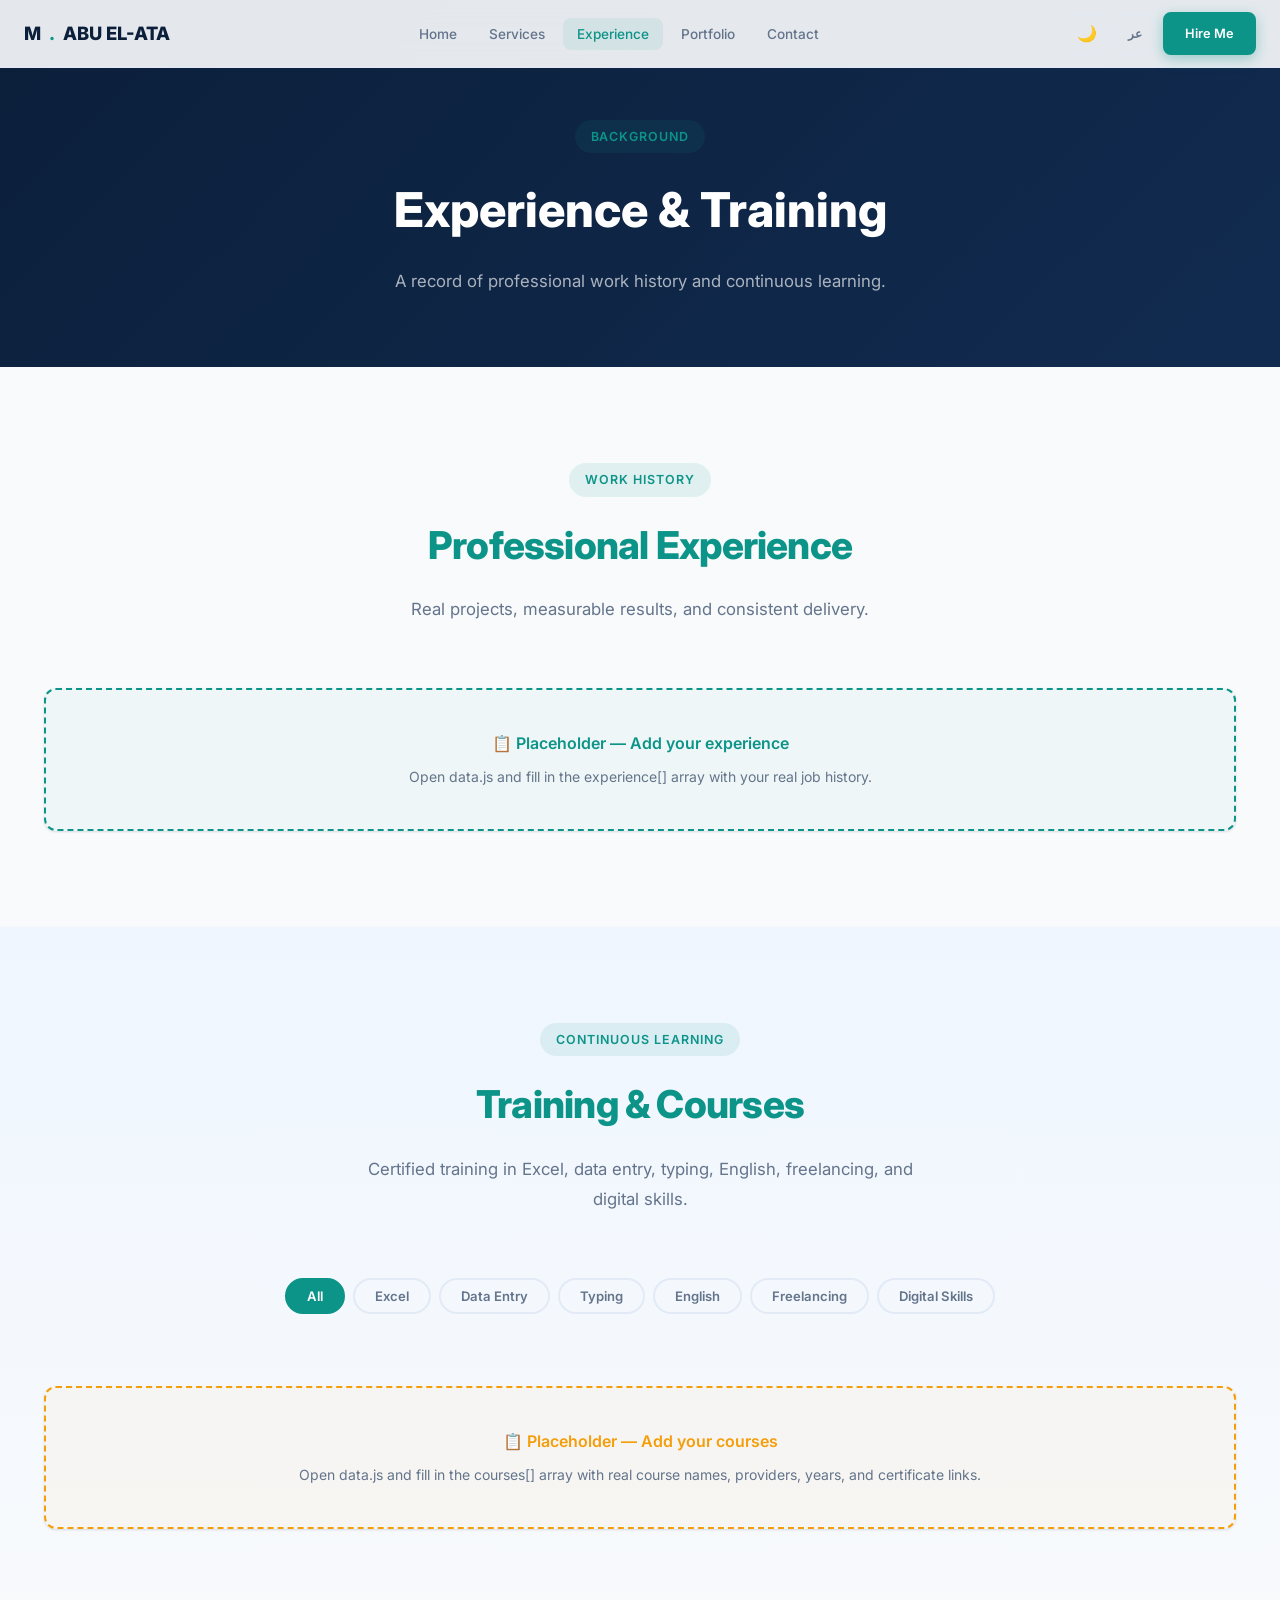
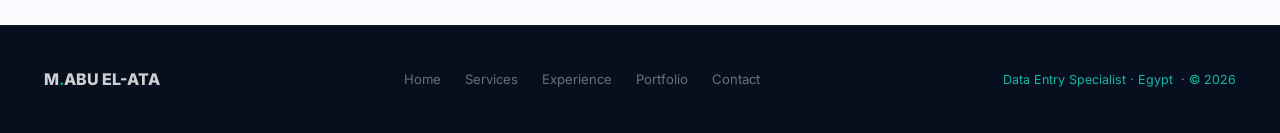
==== experience.html @ 42d034f8 "Rebuild: Data Entry Specialist portfolio - 5 pages, bilingual AR/EN, dark mode, no email exposed" ====
<!DOCTYPE html>
<html lang="en" dir="ltr" data-theme="light">
<head>
  <meta charset="UTF-8">
  <meta name="viewport" content="width=device-width, initial-scale=1.0">
  <title>Experience &amp; Training — Mustafa Abu El-Ata | Data Entry Specialist</title>
  <meta name="description" content="Professional experience timeline and training courses for Mustafa Abu El-Ata, data entry specialist with expertise in Excel, data cleaning, and transcription.">
  <meta name="keywords" content="data entry experience, data entry training, Excel courses, typing courses, إدخال بيانات, خبرة, تدريب">
  <meta name="author" content="Mustafa Abu El-Ata">
  <link rel="canonical" href="https://mustafaatta20012.github.io/portfolio/experience.html">
  <meta property="og:title"       content="Experience &amp; Training | Mustafa Abu El-Ata">
  <meta property="og:description" content="Work history and professional training for Mustafa Abu El-Ata, data entry specialist.">
  <meta property="og:url"         content="https://mustafaatta20012.github.io/portfolio/experience.html">
  <meta property="og:image"       content="https://mustafaatta20012.github.io/portfolio/assets/og-image.png">
  <link rel="stylesheet" href="style.css">
  <link rel="preconnect" href="https://fonts.googleapis.com">
  <link rel="preconnect" href="https://fonts.gstatic.com" crossorigin>
</head>
<body>

<!-- NAVBAR -->
<header>
  <nav id="navbar" class="navbar" aria-label="Main navigation">
    <a href="index.html" class="nav-logo" aria-label="Home">M<span class="nav-logo-dot">.</span>ABU EL-ATA</a>
    <ul class="nav-links" role="list">
      <li><a href="index.html"      class="nav-link" data-page="index.html"      data-en="Home"       data-ar="الرئيسية">Home</a></li>
      <li><a href="services.html"   class="nav-link" data-page="services.html"   data-en="Services"   data-ar="الخدمات">Services</a></li>
      <li><a href="experience.html" class="nav-link" data-page="experience.html" data-en="Experience"  data-ar="الخبرة">Experience</a></li>
      <li><a href="portfolio.html"  class="nav-link" data-page="portfolio.html"  data-en="Portfolio"  data-ar="أعمالي">Portfolio</a></li>
      <li><a href="contact.html"    class="nav-link" data-page="contact.html"    data-en="Contact"    data-ar="تواصل">Contact</a></li>
    </ul>
    <div class="nav-controls">
      <button class="nav-btn-icon" data-theme-toggle aria-label="Toggle dark mode"><span data-theme-icon>🌙</span></button>
      <button class="nav-btn-icon nav-lang-badge" data-lang-toggle data-lang-btn aria-label="Switch language">عر</button>
      <a href="contact.html" class="btn btn-primary btn-sm nav-cta" data-en="Hire Me" data-ar="وظّفني">Hire Me</a>
    </div>
    <button id="nav-hamburger" class="nav-hamburger" aria-label="Open menu" aria-expanded="false" aria-controls="nav-mobile">
      <span></span><span></span><span></span>
    </button>
  </nav>
  <nav id="nav-mobile" class="nav-mobile" aria-label="Mobile navigation">
    <a href="index.html"      data-en="Home"       data-ar="الرئيسية">Home</a>
    <a href="services.html"   data-en="Services"   data-ar="الخدمات">Services</a>
    <a href="experience.html" data-en="Experience"  data-ar="الخبرة">Experience</a>
    <a href="portfolio.html"  data-en="Portfolio"  data-ar="أعمالي">Portfolio</a>
    <a href="contact.html"    data-en="Contact"    data-ar="تواصل">Contact</a>
    <div style="display:flex;gap:8px;padding:8px 0;border-top:1px solid var(--border);margin-top:8px;">
      <button class="nav-btn-icon" data-theme-toggle aria-label="Toggle dark mode"><span data-theme-icon>🌙</span></button>
      <button class="nav-btn-icon nav-lang-badge" data-lang-toggle data-lang-btn aria-label="Switch language">عر</button>
    </div>
  </nav>
</header>

<!-- PAGE HERO -->
<div class="page-hero" style="background:linear-gradient(135deg,var(--navy) 0%,var(--navy-mid) 100%);padding:120px 0 72px;text-align:center;" aria-labelledby="exp-page-title">
  <div class="container">
    <div class="section-badge" style="display:inline-flex;margin-bottom:16px;">
      <span data-en="Background" data-ar="الخلفية المهنية">Background</span>
    </div>
    <h1 id="exp-page-title" style="color:#fff;font-size:clamp(2rem,4vw,3rem);font-weight:800;margin-bottom:16px;">
      <span data-en="Experience &amp; Training" data-ar="الخبرة والتدريب">Experience &amp; Training</span>
    </h1>
    <p style="color:rgba(255,255,255,.65);font-size:1.05rem;max-width:560px;margin:0 auto;">
      <span data-en="A record of professional work history and continuous learning." data-ar="سجل الخبرة المهنية والتعلم المستمر.">
        A record of professional work history and continuous learning.
      </span>
    </p>
  </div>
</div>

<main id="main-content">

<!-- ══ EXPERIENCE TIMELINE ══ -->
<section class="section" id="experience" aria-labelledby="experience-heading">
  <div class="container">
    <div class="section-header">
      <div class="section-badge"><span data-en="Work History" data-ar="السيرة المهنية">Work History</span></div>
      <h2 id="experience-heading" class="section-title">
        <span data-en="Professional " data-ar="الخبرة ">Professional </span>
        <span class="text-teal" data-en="Experience" data-ar="المهنية">Experience</span>
      </h2>
      <p class="section-desc">
        <span data-en="Real projects, measurable results, and consistent delivery." data-ar="مشاريع حقيقية، نتائج قابلة للقياس، وتسليم متسق.">
          Real projects, measurable results, and consistent delivery.
        </span>
      </p>
    </div>

    <div id="timeline" class="timeline" role="list" aria-label="Experience timeline">
      <!-- Rendered by app.js from data.js -->
    </div>

    <!-- Placeholder notice -->
    <div class="card reveal" style="margin-top:32px;border:2px dashed var(--teal);background:rgba(13,148,136,.04);text-align:center;padding:40px;">
      <p style="font-size:1rem;font-weight:600;color:var(--teal);margin-bottom:8px;" data-en="📋 Placeholder — Add your experience" data-ar="📋 عنصر نائب — أضف خبرتك">📋 Placeholder — Add your experience</p>
      <p style="font-size:.875rem;color:var(--text-muted);" data-en="Open data.js and fill in the experience[] array with your real job history." data-ar="افتح data.js واملأ مصفوفة experience[] بتاريخ عملك الحقيقي.">
        Open <code>data.js</code> and fill in the <code>experience[]</code> array with your real job history.
      </p>
    </div>
  </div>
</section>

<!-- ══ TRAINING & COURSES ══ -->
<section class="section courses-bg" id="training" aria-labelledby="training-heading">
  <div class="container">
    <div class="section-header">
      <div class="section-badge"><span data-en="Continuous Learning" data-ar="التعلم المستمر">Continuous Learning</span></div>
      <h2 id="training-heading" class="section-title">
        <span data-en="Training &amp; " data-ar="التدريب و">Training &amp; </span>
        <span class="text-teal" data-en="Courses" data-ar="الكورسات">Courses</span>
      </h2>
      <p class="section-desc">
        <span data-en="Certified training in Excel, data entry, typing, English, freelancing, and digital skills." data-ar="تدريب معتمد في إكسل، إدخال البيانات، الكتابة، الإنجليزية، العمل الحر، والمهارات الرقمية.">
          Certified training in Excel, data entry, typing, English, freelancing, and digital skills.
        </span>
      </p>
    </div>

    <!-- Filter buttons -->
    <div class="courses-filter" role="group" aria-label="Filter courses by category">
      <button class="filter-btn course-filter-btn active" data-filter="all" data-en="All" data-ar="الكل">All</button>
      <button class="filter-btn course-filter-btn" data-filter="Excel" data-en="Excel" data-ar="إكسل">Excel</button>
      <button class="filter-btn course-filter-btn" data-filter="Data Entry" data-en="Data Entry" data-ar="إدخال البيانات">Data Entry</button>
      <button class="filter-btn course-filter-btn" data-filter="Typing" data-en="Typing" data-ar="الكتابة">Typing</button>
      <button class="filter-btn course-filter-btn" data-filter="English" data-en="English" data-ar="الإنجليزية">English</button>
      <button class="filter-btn course-filter-btn" data-filter="Freelancing" data-en="Freelancing" data-ar="العمل الحر">Freelancing</button>
      <button class="filter-btn course-filter-btn" data-filter="Digital Skills" data-en="Digital Skills" data-ar="المهارات الرقمية">Digital Skills</button>
    </div>

    <div id="courses-grid" class="courses-grid" role="list" aria-label="Courses and training"></div>

    <!-- Placeholder notice -->
    <div class="card reveal" style="margin-top:32px;border:2px dashed var(--amber);background:rgba(245,158,11,.04);text-align:center;padding:40px;">
      <p style="font-size:1rem;font-weight:600;color:var(--amber);margin-bottom:8px;" data-en="📋 Placeholder — Add your courses" data-ar="📋 عنصر نائب — أضف كورساتك">📋 Placeholder — Add your courses</p>
      <p style="font-size:.875rem;color:var(--text-muted);" data-en="Open data.js and fill in the courses[] array with real course names, providers, years, and certificate links." data-ar="افتح data.js واملأ مصفوفة courses[] بأسماء الكورسات الحقيقية والمزودين والسنوات وروابط الشهادات.">
        Open <code>data.js</code> and fill in the <code>courses[]</code> array with real course names, providers, years, and certificate links.
      </p>
    </div>
  </div>
</section>

</main>

<!-- FOOTER -->
<footer class="footer" role="contentinfo">
  <div class="container">
    <div class="footer-inner">
      <div class="footer-logo">M<span>.</span>ABU EL-ATA</div>
      <nav class="footer-links" aria-label="Footer navigation">
        <a href="index.html"      data-en="Home"       data-ar="الرئيسية">Home</a>
        <a href="services.html"   data-en="Services"   data-ar="الخدمات">Services</a>
        <a href="experience.html" data-en="Experience"  data-ar="الخبرة">Experience</a>
        <a href="portfolio.html"  data-en="Portfolio"  data-ar="أعمالي">Portfolio</a>
        <a href="contact.html"    data-en="Contact"    data-ar="تواصل">Contact</a>
      </nav>
      <div class="footer-copy">
        <span data-en="Data Entry Specialist · Egypt" data-ar="متخصص إدخال البيانات · مصر">Data Entry Specialist · Egypt</span>
        &nbsp;·&nbsp;<span>© <span id="footer-year">2025</span></span>
      </div>
    </div>
  </div>
</footer>

<script src="data.js"></script>
<script src="app.js"></script>
<script>document.getElementById('footer-year').textContent = new Date().getFullYear();</script>
</body>
</html>
---- style.css ----
/* ============================================================
   PORTFOLIO — Data Entry Specialist
   Design System: Navy + Teal + Amber, 8px grid, Inter + Cairo
   ============================================================ */

/* ── GOOGLE FONTS ─────────────────────────────────────────── */
@import url('https://fonts.googleapis.com/css2?family=Inter:wght@300;400;500;600;700;800&family=Cairo:wght@300;400;600;700;800&family=Tajawal:wght@300;400;500;700&display=swap');

/* ── DESIGN TOKENS ─────────────────────────────────────────── */
:root {
  --navy:        #0B1F3A;
  --navy-mid:    #112B50;
  --navy-light:  #1A3A6B;
  --teal:        #0D9488;
  --teal-light:  #14B8A6;
  --teal-dark:   #0A7A6F;
  --amber:       #F59E0B;
  --amber-light: #FCD34D;
  --white:       #FFFFFF;
  --surface:     #F8FAFC;
  --surface-2:   #EFF6FF;
  --border:      #E2EBF5;
  --text:        #0B1F3A;
  --text-muted:  #64748B;
  --text-light:  #94A3B8;
  --success:     #22C55E;
  --shadow-sm:   0 1px 3px rgba(11,31,58,.08), 0 1px 2px rgba(11,31,58,.06);
  --shadow-md:   0 4px 16px rgba(11,31,58,.10), 0 2px 8px rgba(11,31,58,.07);
  --shadow-lg:   0 10px 40px rgba(11,31,58,.14), 0 4px 16px rgba(11,31,58,.08);
  --radius:      12px;
  --radius-sm:   8px;
  --radius-lg:   20px;
  --transition:  all 0.35s cubic-bezier(0.4,0,0.2,1);
  --font-en:     'Inter', sans-serif;
  --font-ar:     'Cairo', 'Tajawal', sans-serif;
}

/* ── DARK MODE ──────────────────────────────────────────────── */
[data-theme="dark"] {
  --navy:        #0F172A;
  --navy-mid:    #1E293B;
  --navy-light:  #334155;
  --surface:     #1E293B;
  --surface-2:   #0F172A;
  --border:      #334155;
  --text:        #F1F5F9;
  --text-muted:  #94A3B8;
  --text-light:  #64748B;
  --shadow-sm:   0 1px 3px rgba(0,0,0,.3);
  --shadow-md:   0 4px 16px rgba(0,0,0,.4);
  --shadow-lg:   0 10px 40px rgba(0,0,0,.5);
}

/* ── BASE ───────────────────────────────────────────────────── */
*, *::before, *::after { box-sizing: border-box; margin: 0; padding: 0; }

html {
  scroll-behavior: smooth;
  font-size: 16px;
}

body {
  font-family: var(--font-en);
  background: var(--surface);
  color: var(--text);
  line-height: 1.7;
  transition: background 0.4s ease, color 0.4s ease;
  overflow-x: hidden;
}

/* Arabic mode */
[lang="ar"] body,
html[dir="rtl"] body {
  font-family: var(--font-ar);
}

img { max-width: 100%; height: auto; display: block; }
a { color: var(--teal); text-decoration: none; }
a:hover { color: var(--teal-light); }

/* ── TYPOGRAPHY ─────────────────────────────────────────────── */
.heading-xl {
  font-size: clamp(2.8rem, 6vw, 5.5rem);
  font-weight: 800;
  line-height: 1.05;
  letter-spacing: -0.03em;
}
.heading-lg  { font-size: clamp(1.8rem, 3.5vw, 2.8rem); font-weight: 700; line-height: 1.15; }
.heading-md  { font-size: clamp(1.2rem, 2vw, 1.6rem);   font-weight: 600; line-height: 1.3; }
.heading-sm  { font-size: 1rem;   font-weight: 600; }
.body-lg     { font-size: 1.125rem; line-height: 1.8; }
.body-sm     { font-size: 0.875rem; }
.caption     { font-size: 0.75rem; letter-spacing: 0.06em; text-transform: uppercase; font-weight: 600; }
.text-muted  { color: var(--text-muted); }
.text-teal   { color: var(--teal); }
.text-amber  { color: var(--amber); }
.text-navy   { color: var(--navy); }

/* ── LAYOUT UTILITIES ───────────────────────────────────────── */
.container   { max-width: 1240px; margin: 0 auto; padding: 0 24px; }
.section     { padding: 96px 0; }
.section-sm  { padding: 64px 0; }
.flex        { display: flex; }
.flex-center { display: flex; align-items: center; justify-content: center; }
.gap-4       { gap: 4px; }
.gap-8       { gap: 8px; }
.gap-16      { gap: 16px; }
.gap-24      { gap: 24px; }
.gap-32      { gap: 32px; }
.grid-2      { display: grid; grid-template-columns: repeat(2, 1fr); gap: 24px; }
.grid-3      { display: grid; grid-template-columns: repeat(3, 1fr); gap: 24px; }
.grid-4      { display: grid; grid-template-columns: repeat(4, 1fr); gap: 24px; }
.grid-5      { display: grid; grid-template-columns: repeat(5, 1fr); gap: 16px; }

/* ── SECTION HEADER ─────────────────────────────────────────── */
.section-header {
  margin-bottom: 64px;
  text-align: center;
}
.section-badge {
  display: inline-flex;
  align-items: center;
  gap: 8px;
  background: rgba(13,148,136,.1);
  color: var(--teal);
  padding: 6px 16px;
  border-radius: 999px;
  font-size: 0.78rem;
  font-weight: 600;
  letter-spacing: 0.08em;
  text-transform: uppercase;
  margin-bottom: 16px;
}
[data-theme="dark"] .section-badge {
  background: rgba(13,148,136,.2);
}
.section-title {
  font-size: clamp(1.8rem, 3vw, 2.5rem);
  font-weight: 800;
  margin-bottom: 16px;
  letter-spacing: -0.02em;
}
.section-title span { color: var(--teal); }
.section-desc {
  color: var(--text-muted);
  font-size: 1.05rem;
  max-width: 560px;
  margin: 0 auto;
  line-height: 1.8;
}

/* ── BUTTONS ────────────────────────────────────────────────── */
.btn {
  display: inline-flex;
  align-items: center;
  gap: 8px;
  padding: 14px 28px;
  border-radius: var(--radius-sm);
  font-weight: 600;
  font-size: 0.9rem;
  cursor: pointer;
  transition: var(--transition);
  border: 2px solid transparent;
  text-decoration: none;
  white-space: nowrap;
  font-family: inherit;
}
.btn-primary {
  background: var(--teal);
  color: #fff;
  border-color: var(--teal);
  box-shadow: 0 4px 14px rgba(13,148,136,.35);
}
.btn-primary:hover {
  background: var(--teal-dark);
  border-color: var(--teal-dark);
  transform: translateY(-2px);
  box-shadow: 0 6px 20px rgba(13,148,136,.45);
  color: #fff;
}
.btn-outline {
  background: transparent;
  color: var(--teal);
  border-color: var(--teal);
}
.btn-outline:hover {
  background: var(--teal);
  color: #fff;
  transform: translateY(-2px);
}
.btn-navy {
  background: var(--navy);
  color: #fff;
  border-color: var(--navy);
}
.btn-navy:hover {
  background: var(--navy-light);
  transform: translateY(-2px);
  color: #fff;
}
.btn-amber {
  background: var(--amber);
  color: var(--navy);
  border-color: var(--amber);
  font-weight: 700;
}
.btn-amber:hover {
  background: var(--amber-light);
  border-color: var(--amber-light);
  transform: translateY(-2px);
  color: var(--navy);
}
.btn-sm {
  padding: 8px 16px;
  font-size: 0.8rem;
}
.btn-icon { width: 20px; height: 20px; flex-shrink: 0; }

/* ── CARDS ──────────────────────────────────────────────────── */
.card {
  background: var(--white);
  border: 1px solid var(--border);
  border-radius: var(--radius);
  padding: 32px;
  box-shadow: var(--shadow-sm);
  transition: var(--transition);
}
[data-theme="dark"] .card {
  background: var(--navy-mid);
  border-color: var(--navy-light);
}
.card:hover {
  box-shadow: var(--shadow-md);
  transform: translateY(-4px);
  border-color: rgba(13,148,136,.3);
}

/* ── BADGES & TAGS ──────────────────────────────────────────── */
.badge {
  display: inline-flex;
  align-items: center;
  gap: 4px;
  padding: 4px 12px;
  border-radius: 999px;
  font-size: 0.75rem;
  font-weight: 600;
  border: 1px solid transparent;
}
.badge-teal   { background: rgba(13,148,136,.12); color: var(--teal); border-color: rgba(13,148,136,.25); }
.badge-navy   { background: rgba(11,31,58,.1);    color: var(--navy); border-color: rgba(11,31,58,.2); }
.badge-amber  { background: rgba(245,158,11,.12); color: var(--amber); border-color: rgba(245,158,11,.25); }
.badge-success{ background: rgba(34,197,94,.12);  color: var(--success); border-color: rgba(34,197,94,.3); }
[data-theme="dark"] .badge-navy { background: rgba(255,255,255,.08); color: var(--text-muted); border-color: var(--border); }

/* ══════════════════════════════════════════════════════════════
   NAVBAR
   ══════════════════════════════════════════════════════════════ */
.navbar {
  position: fixed;
  top: 0;
  left: 0;
  right: 0;
  z-index: 1000;
  padding: 0 24px;
  height: 68px;
  display: flex;
  align-items: center;
  justify-content: space-between;
  background: rgba(248,250,252,.92);
  backdrop-filter: blur(16px);
  -webkit-backdrop-filter: blur(16px);
  border-bottom: 1px solid var(--border);
  transition: var(--transition);
}
[data-theme="dark"] .navbar {
  background: rgba(15,23,42,.92);
  border-bottom-color: var(--border);
}
.navbar.scrolled {
  box-shadow: var(--shadow-md);
}
.nav-logo {
  display: flex;
  align-items: center;
  gap: 8px;
  font-weight: 800;
  font-size: 1.15rem;
  color: var(--navy);
  text-decoration: none;
}
[data-theme="dark"] .nav-logo { color: var(--text); }
.nav-logo-dot { color: var(--teal); }
.nav-links {
  display: flex;
  align-items: center;
  gap: 4px;
  list-style: none;
}
.nav-links a {
  padding: 8px 14px;
  font-size: 0.85rem;
  font-weight: 500;
  color: var(--text-muted);
  border-radius: var(--radius-sm);
  transition: var(--transition);
  text-decoration: none;
}
.nav-links a:hover,
.nav-links a.active {
  color: var(--teal);
  background: rgba(13,148,136,.08);
}
.nav-controls {
  display: flex;
  align-items: center;
  gap: 8px;
}
.nav-btn-icon {
  width: 40px;
  height: 40px;
  border-radius: var(--radius-sm);
  border: 1px solid var(--border);
  background: transparent;
  cursor: pointer;
  display: flex;
  align-items: center;
  justify-content: center;
  transition: var(--transition);
  font-size: 1rem;
  color: var(--text-muted);
}
.nav-btn-icon:hover {
  border-color: var(--teal);
  color: var(--teal);
  background: rgba(13,148,136,.08);
}
.nav-lang-badge {
  font-size: 0.75rem;
  font-weight: 700;
  letter-spacing: 0.04em;
}
.nav-cta {
  padding: 9px 20px !important;
  border-radius: var(--radius-sm);
}
.nav-hamburger {
  display: none;
  flex-direction: column;
  gap: 5px;
  cursor: pointer;
  padding: 8px;
  border: none;
  background: transparent;
}
.nav-hamburger span {
  display: block;
  width: 22px;
  height: 2px;
  background: var(--text);
  border-radius: 2px;
  transition: var(--transition);
}

/* Mobile nav */
.nav-mobile {
  display: none;
  position: fixed;
  top: 68px;
  left: 0; right: 0;
  background: var(--surface);
  border-bottom: 1px solid var(--border);
  padding: 16px 24px;
  z-index: 999;
  flex-direction: column;
  gap: 4px;
  box-shadow: var(--shadow-md);
}
[data-theme="dark"] .nav-mobile { background: var(--navy-mid); }
.nav-mobile.open { display: flex; }
.nav-mobile a {
  display: block;
  padding: 12px 16px;
  color: var(--text-muted);
  border-radius: var(--radius-sm);
  font-size: 0.9rem;
  font-weight: 500;
  transition: var(--transition);
}
.nav-mobile a:hover { color: var(--teal); background: rgba(13,148,136,.08); }

/* ══════════════════════════════════════════════════════════════
   HERO
   ══════════════════════════════════════════════════════════════ */
.hero {
  min-height: 100vh;
  padding-top: 68px;
  background: linear-gradient(135deg, var(--navy) 0%, var(--navy-mid) 50%, #0A2B5C 100%);
  display: flex;
  flex-direction: column;
  align-items: center;
  justify-content: center;
  position: relative;
  overflow: hidden;
}
.hero::before {
  content: '';
  position: absolute;
  inset: 0;
  background:
    radial-gradient(ellipse 60% 60% at 20% 50%, rgba(13,148,136,.18) 0%, transparent 60%),
    radial-gradient(ellipse 40% 40% at 80% 20%, rgba(245,158,11,.10) 0%, transparent 60%);
  pointer-events: none;
}
.hero-grid {
  position: absolute;
  inset: 0;
  background-image:
    linear-gradient(rgba(255,255,255,.03) 1px, transparent 1px),
    linear-gradient(90deg, rgba(255,255,255,.03) 1px, transparent 1px);
  background-size: 40px 40px;
  pointer-events: none;
}
.hero-content {
  position: relative;
  z-index: 1;
  text-align: center;
  padding: 64px 24px 80px;
  max-width: 900px;
  margin: 0 auto;
}
.hero-eyebrow {
  display: inline-flex;
  align-items: center;
  gap: 8px;
  color: var(--teal-light);
  font-size: 0.82rem;
  font-weight: 600;
  letter-spacing: 0.1em;
  text-transform: uppercase;
  margin-bottom: 24px;
  opacity: 0;
  animation: fadeUp 0.6s 0.1s forwards;
}
.hero-eyebrow::before,
.hero-eyebrow::after {
  content: '';
  display: inline-block;
  width: 32px;
  height: 1px;
  background: var(--teal-light);
  opacity: 0.6;
}
.hero-name {
  color: #fff;
  margin-bottom: 16px;
  opacity: 0;
  animation: fadeUp 0.6s 0.2s forwards;
}
.hero-name .accent { color: var(--teal-light); }
.hero-title {
  display: inline-block;
  background: linear-gradient(90deg, var(--teal-light), var(--amber));
  -webkit-background-clip: text;
  -webkit-text-fill-color: transparent;
  background-clip: text;
  font-size: clamp(1.1rem, 2.5vw, 1.5rem);
  font-weight: 700;
  letter-spacing: 0.04em;
  margin-bottom: 24px;
  opacity: 0;
  animation: fadeUp 0.6s 0.3s forwards;
}
.hero-desc {
  color: rgba(255,255,255,.72);
  font-size: 1.1rem;
  line-height: 1.85;
  max-width: 640px;
  margin: 0 auto 40px;
  opacity: 0;
  animation: fadeUp 0.6s 0.4s forwards;
}
.hero-btns {
  display: flex;
  gap: 16px;
  justify-content: center;
  flex-wrap: wrap;
  margin-bottom: 72px;
  opacity: 0;
  animation: fadeUp 0.6s 0.5s forwards;
}
.hero-stats {
  display: grid;
  grid-template-columns: repeat(4, 1fr);
  gap: 1px;
  background: rgba(255,255,255,.08);
  border: 1px solid rgba(255,255,255,.1);
  border-radius: var(--radius);
  overflow: hidden;
  opacity: 0;
  animation: fadeUp 0.6s 0.6s forwards;
  max-width: 720px;
  margin: 0 auto;
}
.stat-item {
  background: rgba(255,255,255,.04);
  padding: 28px 16px;
  text-align: center;
  transition: var(--transition);
}
.stat-item:hover {
  background: rgba(255,255,255,.08);
}
.stat-value {
  font-size: clamp(1.8rem, 3.5vw, 2.8rem);
  font-weight: 800;
  color: var(--teal-light);
  line-height: 1;
  margin-bottom: 8px;
  font-variant-numeric: tabular-nums;
}
.stat-label {
  font-size: 0.78rem;
  color: rgba(255,255,255,.55);
  font-weight: 500;
  letter-spacing: 0.02em;
}
.hero-scroll {
  position: absolute;
  bottom: 32px;
  left: 50%;
  transform: translateX(-50%);
  display: flex;
  flex-direction: column;
  align-items: center;
  gap: 8px;
  color: rgba(255,255,255,.35);
  font-size: 0.72rem;
  letter-spacing: 0.1em;
  text-transform: uppercase;
  animation: bounce 2s infinite;
}
.hero-scroll svg {
  opacity: 0.4;
}

/* ══════════════════════════════════════════════════════════════
   ABOUT
   ══════════════════════════════════════════════════════════════ */
.about-grid {
  display: grid;
  grid-template-columns: 1fr 1fr;
  gap: 64px;
  align-items: start;
}
.about-bio {
  white-space: pre-line;
  color: var(--text-muted);
  line-height: 1.9;
  font-size: 1rem;
  margin-bottom: 32px;
}
.about-highlights {
  display: flex;
  flex-direction: column;
  gap: 16px;
}
.highlight-item {
  display: flex;
  align-items: center;
  gap: 12px;
  padding: 16px 20px;
  background: var(--surface-2);
  border-radius: var(--radius-sm);
  border: 1px solid var(--border);
}
[data-theme="dark"] .highlight-item {
  background: rgba(255,255,255,.04);
  border-color: var(--border);
}
.highlight-icon { font-size: 1.4rem; flex-shrink: 0; }
.highlight-text { font-size: 0.9rem; font-weight: 500; }
.highlight-sub  { font-size: 0.8rem; color: var(--text-muted); }
.about-sidebar { display: flex; flex-direction: column; gap: 24px; }
.info-card {
  background: var(--white);
  border: 1px solid var(--border);
  border-radius: var(--radius);
  padding: 24px;
  box-shadow: var(--shadow-sm);
}
[data-theme="dark"] .info-card { background: var(--navy-mid); border-color: var(--border); }
.info-card-title {
  font-size: 0.75rem;
  font-weight: 700;
  letter-spacing: 0.08em;
  text-transform: uppercase;
  color: var(--teal);
  margin-bottom: 16px;
}
.lang-item {
  display: flex;
  justify-content: space-between;
  align-items: center;
  padding: 10px 0;
  border-bottom: 1px solid var(--border);
}
.lang-item:last-child { border-bottom: none; }
.lang-name { font-weight: 600; font-size: 0.9rem; }
.avail-status {
  display: flex;
  align-items: center;
  gap: 8px;
  font-size: 0.88rem;
  font-weight: 600;
  color: var(--success);
}
.avail-dot {
  width: 8px;
  height: 8px;
  border-radius: 50%;
  background: var(--success);
  animation: pulse 2s infinite;
}

/* ══════════════════════════════════════════════════════════════
   SERVICES
   ══════════════════════════════════════════════════════════════ */
.services-bg {
  background: linear-gradient(180deg, var(--surface) 0%, var(--surface-2) 100%);
}
[data-theme="dark"] .services-bg {
  background: linear-gradient(180deg, var(--navy) 0%, var(--navy-mid) 100%);
}
.services-grid {
  display: grid;
  grid-template-columns: repeat(auto-fill, minmax(280px, 1fr));
  gap: 20px;
}
.service-card {
  background: var(--white);
  border: 1px solid var(--border);
  border-radius: var(--radius);
  padding: 28px;
  box-shadow: var(--shadow-sm);
  transition: var(--transition);
  position: relative;
  overflow: hidden;
}
[data-theme="dark"] .service-card { background: var(--navy-mid); border-color: var(--border); }
.service-card::after {
  content: '';
  position: absolute;
  bottom: 0; left: 0; right: 0;
  height: 3px;
  background: linear-gradient(90deg, var(--teal), var(--amber));
  transform: scaleX(0);
  transform-origin: left;
  transition: transform 0.4s ease;
}
.service-card:hover {
  box-shadow: var(--shadow-md);
  transform: translateY(-6px);
  border-color: rgba(13,148,136,.3);
}
.service-card:hover::after {
  transform: scaleX(1);
}
.service-icon {
  font-size: 2rem;
  margin-bottom: 16px;
  display: block;
}
.service-title {
  font-size: 1rem;
  font-weight: 700;
  margin-bottom: 10px;
  color: var(--text);
}
.service-desc {
  font-size: 0.875rem;
  color: var(--text-muted);
  line-height: 1.7;
}

/* ══════════════════════════════════════════════════════════════
   SKILLS
   ══════════════════════════════════════════════════════════════ */
.skills-grid {
  display: grid;
  grid-template-columns: repeat(2, 1fr);
  gap: 40px;
}
.skill-group { display: flex; flex-direction: column; gap: 20px; }
.skill-group-title {
  font-size: 0.75rem;
  font-weight: 700;
  letter-spacing: 0.1em;
  text-transform: uppercase;
  color: var(--teal);
  padding-bottom: 12px;
  border-bottom: 2px solid rgba(13,148,136,.2);
  margin-bottom: 4px;
}
.skill-item { display: flex; flex-direction: column; gap: 8px; }
.skill-header { display: flex; justify-content: space-between; align-items: center; }
.skill-name { font-size: 0.9rem; font-weight: 500; }
.skill-pct  { font-size: 0.78rem; font-weight: 700; color: var(--teal); font-variant-numeric: tabular-nums; }
.skill-track {
  height: 6px;
  background: rgba(13,148,136,.12);
  border-radius: 999px;
  overflow: hidden;
}
[data-theme="dark"] .skill-track { background: rgba(255,255,255,.08); }
.skill-fill {
  height: 100%;
  background: linear-gradient(90deg, var(--teal), var(--teal-light));
  border-radius: 999px;
  width: 0;
  transition: width 1.2s cubic-bezier(0.4,0,0.2,1);
}

/* ══════════════════════════════════════════════════════════════
   TOOLS
   ══════════════════════════════════════════════════════════════ */
.tools-bg {
  background: var(--navy);
}
[data-theme="dark"] .tools-bg { background: #080F1E; }
.tools-bg .section-title { color: #fff; }
.tools-bg .section-desc  { color: rgba(255,255,255,.55); }
.tools-bg .section-badge { background: rgba(13,148,136,.2); }
.tools-grid {
  display: grid;
  grid-template-columns: repeat(5, 1fr);
  gap: 16px;
}
.tool-card {
  background: rgba(255,255,255,.05);
  border: 1px solid rgba(255,255,255,.08);
  border-radius: var(--radius);
  padding: 28px 16px;
  text-align: center;
  transition: var(--transition);
  cursor: default;
}
.tool-card:hover {
  background: rgba(13,148,136,.15);
  border-color: rgba(13,148,136,.4);
  transform: translateY(-4px);
}
.tool-icon { font-size: 2rem; margin-bottom: 12px; }
.tool-name { font-size: 0.85rem; font-weight: 600; color: rgba(255,255,255,.8); }

/* ══════════════════════════════════════════════════════════════
   EXPERIENCE TIMELINE
   ══════════════════════════════════════════════════════════════ */
.timeline {
  position: relative;
  padding-left: 48px;
}
.timeline::before {
  content: '';
  position: absolute;
  top: 0; bottom: 0;
  left: 16px;
  width: 2px;
  background: linear-gradient(180deg, var(--teal) 0%, rgba(13,148,136,.1) 100%);
}
[dir="rtl"] .timeline { padding-left: 0; padding-right: 48px; }
[dir="rtl"] .timeline::before { left: auto; right: 16px; }
.timeline-item {
  position: relative;
  margin-bottom: 48px;
}
.timeline-item:last-child { margin-bottom: 0; }
.timeline-dot {
  position: absolute;
  left: -40px;
  top: 8px;
  width: 16px;
  height: 16px;
  border-radius: 50%;
  background: var(--teal);
  border: 3px solid var(--surface);
  box-shadow: 0 0 0 3px rgba(13,148,136,.25);
}
[dir="rtl"] .timeline-dot { left: auto; right: -40px; }
[data-theme="dark"] .timeline-dot { border-color: var(--navy); }
.timeline-period {
  font-size: 0.78rem;
  font-weight: 600;
  color: var(--teal);
  letter-spacing: 0.05em;
  margin-bottom: 8px;
}
.timeline-card {
  background: var(--white);
  border: 1px solid var(--border);
  border-radius: var(--radius);
  padding: 28px;
  box-shadow: var(--shadow-sm);
  transition: var(--transition);
}
[data-theme="dark"] .timeline-card { background: var(--navy-mid); border-color: var(--border); }
.timeline-card:hover { box-shadow: var(--shadow-md); border-color: rgba(13,148,136,.3); }
.timeline-role    { font-size: 1.1rem; font-weight: 700; margin-bottom: 4px; }
.timeline-company { font-size: 0.875rem; color: var(--teal); font-weight: 600; margin-bottom: 16px; }
.timeline-tasks   { list-style: none; display: flex; flex-direction: column; gap: 8px; }
.timeline-tasks li {
  display: flex;
  gap: 10px;
  font-size: 0.875rem;
  color: var(--text-muted);
  line-height: 1.6;
}
.timeline-tasks li::before {
  content: '▸';
  color: var(--teal);
  flex-shrink: 0;
  margin-top: 1px;
}
[dir="rtl"] .timeline-tasks li::before { content: '◂'; }
.timeline-tags {
  display: flex;
  flex-wrap: wrap;
  gap: 8px;
  margin-top: 16px;
}
.timeline-tag {
  display: inline-block;
  padding: 4px 12px;
  background: rgba(13,148,136,.08);
  color: var(--teal);
  border: 1px solid rgba(13,148,136,.2);
  border-radius: 999px;
  font-size: 0.75rem;
  font-weight: 600;
}

/* ══════════════════════════════════════════════════════════════
   TRAINING & COURSES
   ══════════════════════════════════════════════════════════════ */
.courses-bg {
  background: linear-gradient(180deg, var(--surface-2) 0%, var(--surface) 100%);
}
[data-theme="dark"] .courses-bg {
  background: linear-gradient(180deg, var(--navy-mid) 0%, var(--navy) 100%);
}
.courses-filter {
  display: flex;
  gap: 8px;
  flex-wrap: wrap;
  justify-content: center;
  margin-bottom: 40px;
}
.filter-btn {
  padding: 8px 20px;
  border-radius: 999px;
  border: 2px solid var(--border);
  background: transparent;
  font-size: 0.82rem;
  font-weight: 600;
  cursor: pointer;
  transition: var(--transition);
  color: var(--text-muted);
  font-family: inherit;
}
.filter-btn:hover,
.filter-btn.active {
  background: var(--teal);
  color: #fff;
  border-color: var(--teal);
}
.courses-grid {
  display: grid;
  grid-template-columns: repeat(auto-fill, minmax(300px, 1fr));
  gap: 20px;
}
.course-card {
  background: var(--white);
  border: 1px solid var(--border);
  border-radius: var(--radius);
  padding: 24px;
  box-shadow: var(--shadow-sm);
  display: flex;
  flex-direction: column;
  gap: 12px;
  transition: var(--transition);
}
[data-theme="dark"] .course-card { background: var(--navy-mid); border-color: var(--border); }
.course-card:hover {
  box-shadow: var(--shadow-md);
  transform: translateY(-4px);
  border-color: rgba(13,148,136,.3);
}
.course-cat {
  display: inline-flex;
  padding: 3px 10px;
  border-radius: 999px;
  font-size: 0.7rem;
  font-weight: 700;
  letter-spacing: 0.06em;
  text-transform: uppercase;
}
.course-name     { font-size: 0.95rem; font-weight: 700; line-height: 1.4; }
.course-provider { font-size: 0.82rem; color: var(--text-muted); font-weight: 500; }
.course-meta {
  display: flex;
  gap: 16px;
  font-size: 0.78rem;
  color: var(--text-light);
}
.course-link {
  display: inline-flex;
  align-items: center;
  gap: 6px;
  font-size: 0.8rem;
  font-weight: 600;
  color: var(--teal);
  text-decoration: none;
  margin-top: auto;
  padding-top: 4px;
}
.course-link:hover { color: var(--teal-dark); text-decoration: underline; }

/* ══════════════════════════════════════════════════════════════
   PORTFOLIO / WORK SAMPLES
   ══════════════════════════════════════════════════════════════ */
.samples-filter {
  display: flex;
  gap: 8px;
  flex-wrap: wrap;
  justify-content: center;
  margin-bottom: 40px;
}
.samples-grid {
  display: grid;
  grid-template-columns: repeat(auto-fill, minmax(300px, 1fr));
  gap: 24px;
}
.sample-card {
  background: var(--white);
  border: 1px solid var(--border);
  border-radius: var(--radius);
  overflow: hidden;
  box-shadow: var(--shadow-sm);
  transition: var(--transition);
}
[data-theme="dark"] .sample-card { background: var(--navy-mid); border-color: var(--border); }
.sample-card:hover {
  box-shadow: var(--shadow-lg);
  transform: translateY(-6px);
  border-color: rgba(13,148,136,.3);
}
.sample-card.featured {
  border: 2px solid var(--teal);
  position: relative;
}
.sample-featured-badge {
  position: absolute;
  top: 12px;
  right: 12px;
  background: var(--teal);
  color: #fff;
  font-size: 0.7rem;
  font-weight: 700;
  padding: 4px 10px;
  border-radius: 999px;
  letter-spacing: 0.05em;
  text-transform: uppercase;
}
[dir="rtl"] .sample-featured-badge { right: auto; left: 12px; }
.sample-img {
  width: 100%;
  height: 180px;
  object-fit: cover;
  background: linear-gradient(135deg, var(--navy-light), var(--teal-dark));
  display: flex;
  align-items: center;
  justify-content: center;
  font-size: 3rem;
  color: rgba(255,255,255,.4);
}
.sample-img img {
  width: 100%;
  height: 100%;
  object-fit: cover;
}
.sample-body { padding: 20px; }
.sample-cat  {
  display: inline-flex;
  padding: 3px 10px;
  border-radius: 999px;
  font-size: 0.7rem;
  font-weight: 700;
  letter-spacing: 0.06em;
  text-transform: uppercase;
  margin-bottom: 10px;
}
.sample-title { font-size: 1rem; font-weight: 700; margin-bottom: 8px; line-height: 1.4; }
.sample-desc  { font-size: 0.85rem; color: var(--text-muted); line-height: 1.6; margin-bottom: 16px; }
.sample-link  {
  display: inline-flex;
  align-items: center;
  gap: 6px;
  font-size: 0.82rem;
  font-weight: 600;
  color: var(--teal);
}
.sample-link:hover { color: var(--teal-dark); }

/* ══════════════════════════════════════════════════════════════
   PROCESS
   ══════════════════════════════════════════════════════════════ */
.process-bg {
  background: var(--navy);
}
[data-theme="dark"] .process-bg { background: #080F1E; }
.process-bg .section-title { color: #fff; }
.process-bg .section-desc  { color: rgba(255,255,255,.55); }
.process-bg .section-badge { background: rgba(13,148,136,.2); }
.process-steps {
  display: grid;
  grid-template-columns: repeat(5, 1fr);
  gap: 0;
  position: relative;
}
.process-steps::before {
  content: '';
  position: absolute;
  top: 40px;
  left: 10%;
  right: 10%;
  height: 2px;
  background: rgba(255,255,255,.1);
  z-index: 0;
}
.process-step {
  text-align: center;
  padding: 0 16px;
  position: relative;
  z-index: 1;
}
.process-num {
  width: 80px;
  height: 80px;
  border-radius: 50%;
  background: rgba(13,148,136,.15);
  border: 2px solid rgba(13,148,136,.4);
  display: flex;
  align-items: center;
  justify-content: center;
  margin: 0 auto 20px;
  font-size: 2rem;
  transition: var(--transition);
}
.process-step:hover .process-num {
  background: rgba(13,148,136,.3);
  border-color: var(--teal);
  transform: scale(1.1);
}
.process-title { font-size: 0.95rem; font-weight: 700; color: #fff; margin-bottom: 10px; }
.process-desc  { font-size: 0.82rem; color: rgba(255,255,255,.5); line-height: 1.6; }

/* ══════════════════════════════════════════════════════════════
   TESTIMONIALS
   ══════════════════════════════════════════════════════════════ */
.testimonials-grid {
  display: grid;
  grid-template-columns: repeat(3, 1fr);
  gap: 24px;
}
.testimonial-card {
  background: var(--white);
  border: 1px solid var(--border);
  border-radius: var(--radius);
  padding: 32px;
  box-shadow: var(--shadow-sm);
  transition: var(--transition);
  display: flex;
  flex-direction: column;
  gap: 20px;
}
[data-theme="dark"] .testimonial-card { background: var(--navy-mid); border-color: var(--border); }
.testimonial-card:hover {
  box-shadow: var(--shadow-md);
  transform: translateY(-4px);
  border-color: rgba(13,148,136,.3);
}
.testimonial-stars { color: var(--amber); font-size: 0.9rem; letter-spacing: 2px; }
.testimonial-quote {
  font-size: 0.95rem;
  color: var(--text-muted);
  line-height: 1.8;
  font-style: italic;
  position: relative;
  padding-top: 8px;
}
.testimonial-quote::before {
  content: '"';
  position: absolute;
  top: -16px; left: -4px;
  font-size: 4rem;
  color: rgba(13,148,136,.15);
  font-family: Georgia, serif;
  line-height: 1;
}
[dir="rtl"] .testimonial-quote::before { left: auto; right: -4px; }
.testimonial-author { display: flex; flex-direction: column; gap: 4px; margin-top: auto; }
.testimonial-name { font-weight: 700; font-size: 0.9rem; }
.testimonial-role { font-size: 0.8rem; color: var(--teal); }

/* ══════════════════════════════════════════════════════════════
   FAQ
   ══════════════════════════════════════════════════════════════ */
.faq-bg {
  background: linear-gradient(180deg, var(--surface-2) 0%, var(--surface) 100%);
}
[data-theme="dark"] .faq-bg {
  background: linear-gradient(180deg, var(--navy-mid) 0%, var(--navy) 100%);
}
.faq-list { display: flex; flex-direction: column; gap: 12px; max-width: 800px; margin: 0 auto; }
.faq-item {
  background: var(--white);
  border: 1px solid var(--border);
  border-radius: var(--radius);
  overflow: hidden;
  box-shadow: var(--shadow-sm);
  transition: var(--transition);
}
[data-theme="dark"] .faq-item { background: var(--navy-mid); border-color: var(--border); }
.faq-item.open { border-color: rgba(13,148,136,.4); }
.faq-question {
  width: 100%;
  display: flex;
  justify-content: space-between;
  align-items: center;
  padding: 20px 24px;
  background: none;
  border: none;
  cursor: pointer;
  font-family: inherit;
  font-size: 0.95rem;
  font-weight: 600;
  color: var(--text);
  text-align: left;
  gap: 16px;
  transition: var(--transition);
}
[dir="rtl"] .faq-question { text-align: right; }
.faq-question:hover { color: var(--teal); }
.faq-item.open .faq-question { color: var(--teal); }
.faq-icon {
  width: 28px; height: 28px;
  border-radius: 50%;
  background: rgba(13,148,136,.1);
  display: flex; align-items: center; justify-content: center;
  flex-shrink: 0;
  transition: var(--transition);
  color: var(--teal);
  font-size: 1.2rem;
  font-weight: 300;
}
.faq-item.open .faq-icon { background: var(--teal); color: #fff; transform: rotate(45deg); }
.faq-answer {
  max-height: 0;
  overflow: hidden;
  transition: max-height 0.4s ease, padding 0.3s ease;
}
.faq-item.open .faq-answer { max-height: 400px; }
.faq-answer-inner {
  padding: 0 24px 20px;
  color: var(--text-muted);
  font-size: 0.9rem;
  line-height: 1.8;
}

/* ══════════════════════════════════════════════════════════════
   CONTACT
   ══════════════════════════════════════════════════════════════ */
.contact-bg {
  background: linear-gradient(135deg, var(--navy) 0%, var(--navy-mid) 100%);
}
.contact-wrapper {
  display: grid;
  grid-template-columns: 1fr 1.2fr;
  gap: 64px;
  align-items: start;
}
.contact-info-title {
  font-size: clamp(1.8rem, 3vw, 2.6rem);
  font-weight: 800;
  color: #fff;
  line-height: 1.15;
  margin-bottom: 16px;
}
.contact-info-title span { color: var(--teal-light); }
.contact-info-desc {
  color: rgba(255,255,255,.6);
  font-size: 0.95rem;
  line-height: 1.8;
  margin-bottom: 40px;
}
.contact-details { display: flex; flex-direction: column; gap: 16px; margin-bottom: 40px; }
.contact-detail-item {
  display: flex;
  align-items: center;
  gap: 16px;
  padding: 16px 20px;
  background: rgba(255,255,255,.05);
  border: 1px solid rgba(255,255,255,.08);
  border-radius: var(--radius-sm);
  transition: var(--transition);
  text-decoration: none;
}
.contact-detail-item:hover {
  background: rgba(13,148,136,.15);
  border-color: rgba(13,148,136,.4);
}
.contact-detail-icon {
  width: 40px; height: 40px;
  border-radius: var(--radius-sm);
  background: rgba(13,148,136,.2);
  display: flex;
  align-items: center;
  justify-content: center;
  font-size: 1.1rem;
  flex-shrink: 0;
}
.contact-detail-label { font-size: 0.75rem; color: rgba(255,255,255,.4); font-weight: 600; letter-spacing: 0.05em; text-transform: uppercase; }
.contact-detail-value { font-size: 0.9rem; color: rgba(255,255,255,.85); font-weight: 500; }
.platforms-row {
  display: flex;
  flex-wrap: wrap;
  gap: 12px;
}
.platform-chip {
  display: inline-flex;
  align-items: center;
  gap: 8px;
  padding: 10px 18px;
  border-radius: var(--radius-sm);
  background: rgba(255,255,255,.06);
  border: 1px solid rgba(255,255,255,.1);
  color: rgba(255,255,255,.7);
  font-size: 0.82rem;
  font-weight: 600;
  text-decoration: none;
  transition: var(--transition);
}
.platform-chip:hover {
  background: var(--teal);
  border-color: var(--teal);
  color: #fff;
  transform: translateY(-2px);
}
/* Contact Form */
.contact-form-wrapper {
  background: var(--white);
  border-radius: var(--radius-lg);
  padding: 40px;
  box-shadow: var(--shadow-lg);
}
[data-theme="dark"] .contact-form-wrapper {
  background: var(--navy-mid);
  border: 1px solid var(--border);
}
.contact-form-title {
  font-size: 1.3rem;
  font-weight: 700;
  margin-bottom: 8px;
}
.contact-form-sub { font-size: 0.875rem; color: var(--text-muted); margin-bottom: 28px; }
.form-group { display: flex; flex-direction: column; gap: 6px; margin-bottom: 20px; }
.form-label { font-size: 0.82rem; font-weight: 600; color: var(--text); }
.form-input,
.form-select,
.form-textarea {
  padding: 12px 16px;
  border: 2px solid var(--border);
  border-radius: var(--radius-sm);
  background: var(--surface);
  color: var(--text);
  font-size: 0.9rem;
  font-family: inherit;
  transition: var(--transition);
  outline: none;
  width: 100%;
}
[data-theme="dark"] .form-input,
[data-theme="dark"] .form-select,
[data-theme="dark"] .form-textarea {
  background: var(--navy);
  border-color: var(--border);
  color: var(--text);
}
.form-input:focus,
.form-select:focus,
.form-textarea:focus {
  border-color: var(--teal);
  box-shadow: 0 0 0 3px rgba(13,148,136,.12);
  background: var(--white);
}
[data-theme="dark"] .form-input:focus,
[data-theme="dark"] .form-select:focus,
[data-theme="dark"] .form-textarea:focus {
  background: var(--navy-mid);
}
.form-textarea { resize: vertical; min-height: 120px; }
.form-row { display: grid; grid-template-columns: 1fr 1fr; gap: 16px; }

/* ══════════════════════════════════════════════════════════════
   FOOTER
   ══════════════════════════════════════════════════════════════ */
.footer {
  background: #070F1E;
  color: rgba(255,255,255,.55);
  padding: 40px 0;
  border-top: 1px solid rgba(255,255,255,.05);
}
.footer-inner {
  display: flex;
  justify-content: space-between;
  align-items: center;
  gap: 24px;
  flex-wrap: wrap;
}
.footer-logo {
  font-weight: 800;
  font-size: 1rem;
  color: rgba(255,255,255,.8);
}
.footer-logo span { color: var(--teal); }
.footer-links {
  display: flex;
  gap: 24px;
  flex-wrap: wrap;
}
.footer-links a {
  font-size: 0.82rem;
  color: rgba(255,255,255,.4);
  transition: color 0.2s;
}
.footer-links a:hover { color: var(--teal-light); }
.footer-copy { font-size: 0.78rem; }
.footer-copy span { color: var(--teal-light); }

/* ══════════════════════════════════════════════════════════════
   SCROLL REVEAL ANIMATIONS
   ══════════════════════════════════════════════════════════════ */
.reveal {
  opacity: 0;
  transform: translateY(28px);
  transition: opacity 0.55s ease, transform 0.55s ease;
}
.reveal.visible {
  opacity: 1;
  transform: translateY(0);
}
.reveal-delay-1 { transition-delay: 0.1s; }
.reveal-delay-2 { transition-delay: 0.2s; }
.reveal-delay-3 { transition-delay: 0.3s; }
.reveal-delay-4 { transition-delay: 0.4s; }

/* ── KEYFRAMES ──────────────────────────────────────────────── */
@keyframes fadeUp {
  from { opacity: 0; transform: translateY(32px); }
  to   { opacity: 1; transform: translateY(0); }
}
@keyframes pulse {
  0%, 100% { box-shadow: 0 0 0 0 rgba(34,197,94,.4); }
  50%       { box-shadow: 0 0 0 6px rgba(34,197,94,0); }
}
@keyframes bounce {
  0%, 100% { transform: translateX(-50%) translateY(0); }
  50%       { transform: translateX(-50%) translateY(8px); }
}

/* ── UTILITY ────────────────────────────────────────────────── */
.hidden    { display: none !important; }
.sr-only   { position: absolute; width: 1px; height: 1px; overflow: hidden; clip: rect(0,0,0,0); }

/* ══════════════════════════════════════════════════════════════
   RESPONSIVE — Tablet 768px
   ══════════════════════════════════════════════════════════════ */
@media (max-width: 1024px) {
  .tools-grid    { grid-template-columns: repeat(4, 1fr); }
  .process-steps { grid-template-columns: repeat(3, 1fr); gap: 32px; }
  .process-steps::before { display: none; }
  .about-grid    { grid-template-columns: 1fr; gap: 40px; }
  .skills-grid   { grid-template-columns: 1fr; }
  .contact-wrapper { grid-template-columns: 1fr; }
}

@media (max-width: 768px) {
  .section   { padding: 64px 0; }
  .hero-stats { grid-template-columns: repeat(2, 1fr); }
  .services-grid { grid-template-columns: 1fr 1fr; }
  .testimonials-grid { grid-template-columns: 1fr; }
  .tools-grid { grid-template-columns: repeat(3, 1fr); }
  .process-steps { grid-template-columns: repeat(2, 1fr); }
  .nav-links { display: none; }
  .nav-hamburger { display: flex; }
  .form-row { grid-template-columns: 1fr; }
  .contact-form-wrapper { padding: 28px 24px; }
}

/* ── Mobile 360px ───────────────────────────────────────────── */
@media (max-width: 480px) {
  .container { padding: 0 16px; }
  .section   { padding: 48px 0; }
  .hero-stats { grid-template-columns: repeat(2, 1fr); }
  .hero-btns  { flex-direction: column; align-items: stretch; }
  .hero-btns .btn { justify-content: center; }
  .services-grid { grid-template-columns: 1fr; }
  .tools-grid    { grid-template-columns: repeat(2, 1fr); }
  .process-steps { grid-template-columns: 1fr 1fr; }
  .courses-grid  { grid-template-columns: 1fr; }
  .samples-grid  { grid-template-columns: 1fr; }
  .footer-inner  { flex-direction: column; text-align: center; }
}

/* ── RTL OVERRIDES ──────────────────────────────────────────── */
[dir="rtl"] .timeline { padding-left: 0; padding-right: 48px; }
[dir="rtl"] .timeline::before { left: auto; right: 16px; }
[dir="rtl"] .timeline-dot { left: auto; right: -40px; }
[dir="rtl"] .faq-question { text-align: right; }
[dir="rtl"] .hero-eyebrow { flex-direction: row-reverse; }
[dir="rtl"] body { letter-spacing: 0; }
[dir="rtl"] .section-badge { direction: rtl; }
[dir="rtl"] .contact-detail-item { flex-direction: row; }

/* -- HERO SERVICE TAGS ----------------------------------------- */
.hero-service-tag {
  display: inline-flex;
  align-items: center;
  gap: 8px;
  padding: 8px 16px;
  background: rgba(255,255,255,.06);
  border: 1px solid rgba(255,255,255,.12);
  border-radius: 999px;
  font-size: 0.82rem;
  font-weight: 500;
  color: rgba(255,255,255,.8);
  transition: var(--transition);
}
.hero-service-tag:hover {
  background: rgba(13,148,136,.2);
  border-color: rgba(13,148,136,.4);
  color: var(--teal-light);
}
.process-step-num {
  font-size: 0.7rem;
  font-weight: 700;
  letter-spacing: 0.1em;
  text-transform: uppercase;
  color: var(--amber);
  margin-bottom: 10px;
}
.hidden  { display: none !important; }
.sr-only { position: absolute; width: 1px; height: 1px; overflow: hidden; clip: rect(0,0,0,0); white-space: nowrap; }
[data-theme="dark"] .badge-amber   { background: rgba(245,158,11,.18); }
[data-theme="dark"] .badge-success { background: rgba(34,197,94,.15); }
[data-theme="dark"] .badge-teal    { background: rgba(13,148,136,.2); }
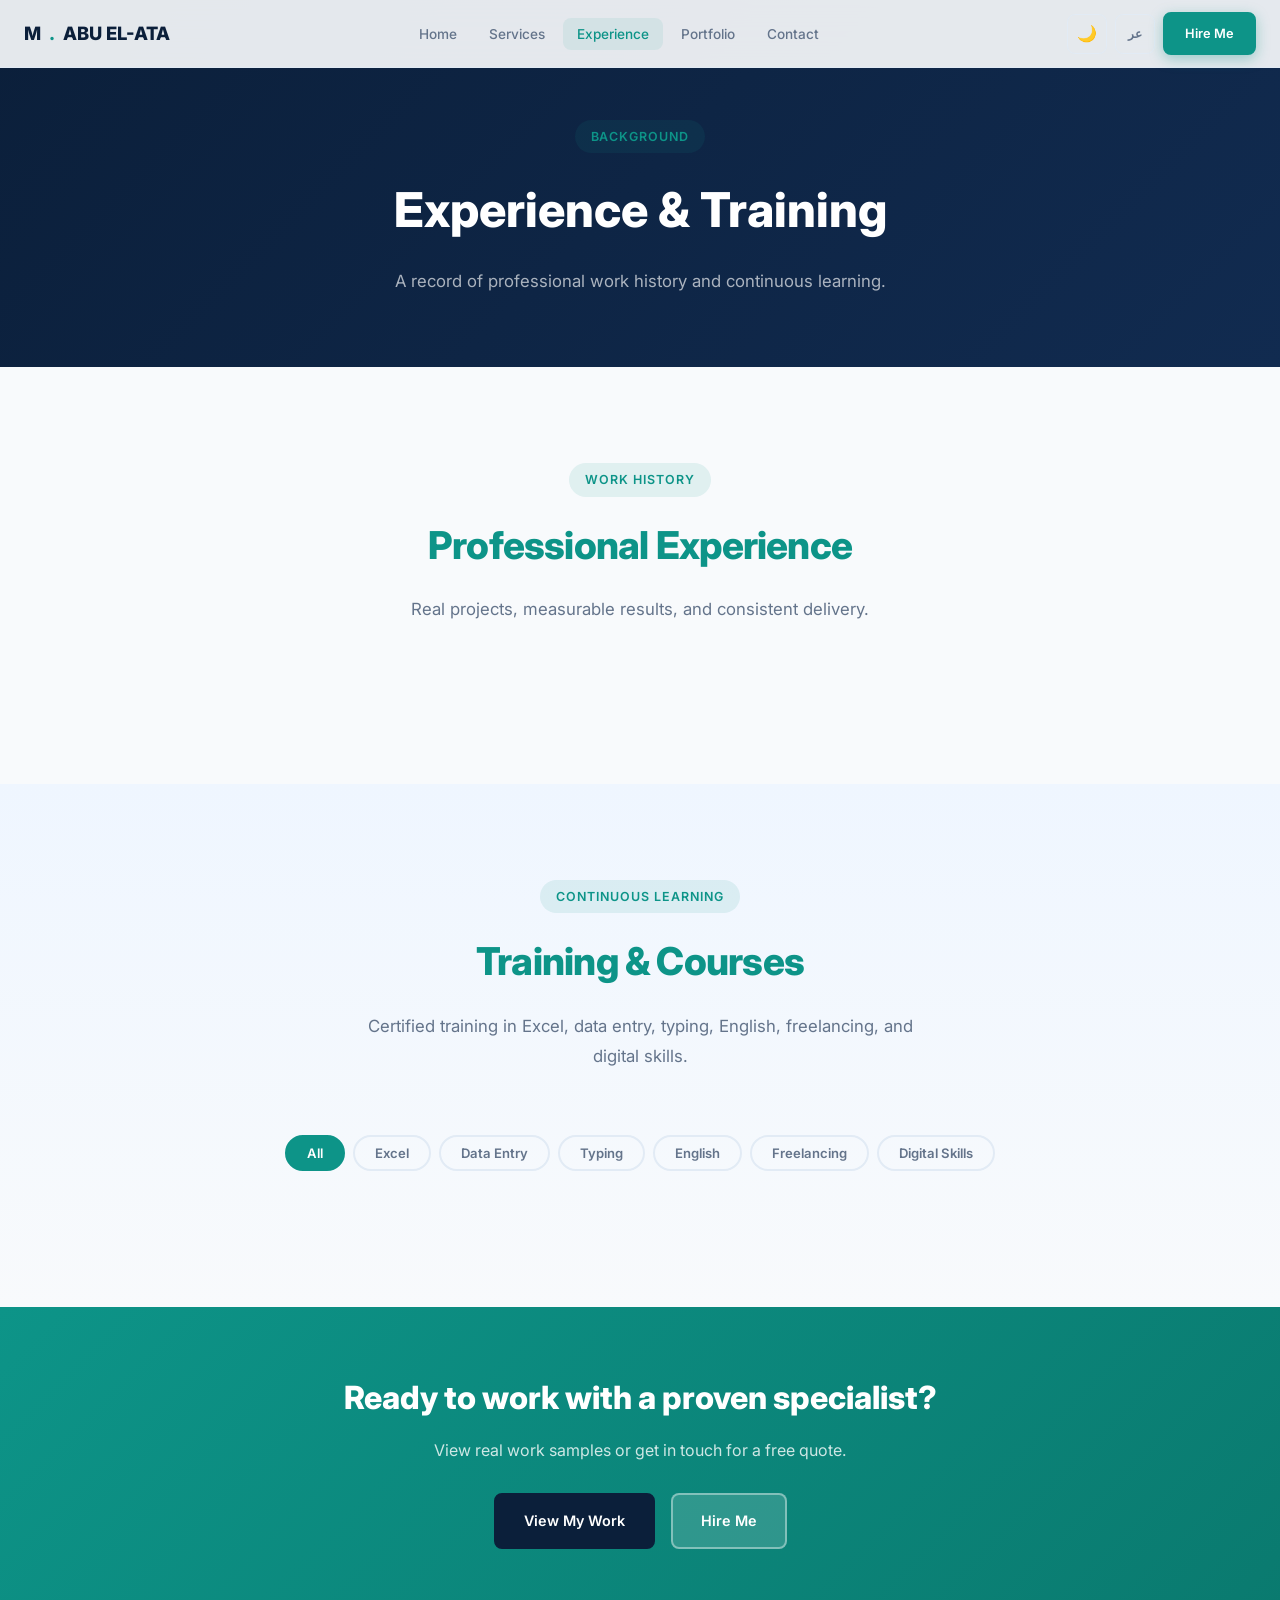
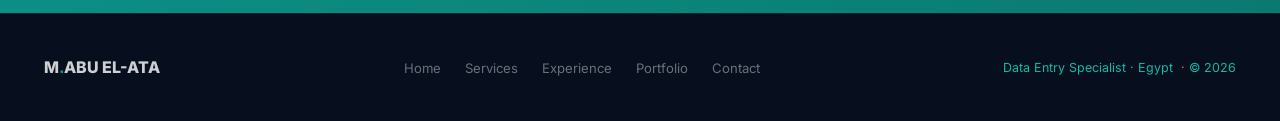
==== commit e147253f: "Fix: remove ALL placeholder HTML from experience.html + clean portfolio.html + real samples render w" ====
--- a/experience.html
+++ b/experience.html
@@ -86,17 +86,7 @@
       </p>
     </div>
 
-    <div id="timeline" class="timeline" role="list" aria-label="Experience timeline">
-      <!-- Rendered by app.js from data.js -->
-    </div>
-
-    <!-- Placeholder notice -->
-    <div class="card reveal" style="margin-top:32px;border:2px dashed var(--teal);background:rgba(13,148,136,.04);text-align:center;padding:40px;">
-      <p style="font-size:1rem;font-weight:600;color:var(--teal);margin-bottom:8px;" data-en="📋 Placeholder — Add your experience" data-ar="📋 عنصر نائب — أضف خبرتك">📋 Placeholder — Add your experience</p>
-      <p style="font-size:.875rem;color:var(--text-muted);" data-en="Open data.js and fill in the experience[] array with your real job history." data-ar="افتح data.js واملأ مصفوفة experience[] بتاريخ عملك الحقيقي.">
-        Open <code>data.js</code> and fill in the <code>experience[]</code> array with your real job history.
-      </p>
-    </div>
+    <div id="timeline" class="timeline" role="list" aria-label="Experience timeline"></div>
   </div>
 </section>
 
@@ -128,13 +118,21 @@
     </div>
 
     <div id="courses-grid" class="courses-grid" role="list" aria-label="Courses and training"></div>
+  </div>
+</section>
 
-    <!-- Placeholder notice -->
-    <div class="card reveal" style="margin-top:32px;border:2px dashed var(--amber);background:rgba(245,158,11,.04);text-align:center;padding:40px;">
-      <p style="font-size:1rem;font-weight:600;color:var(--amber);margin-bottom:8px;" data-en="📋 Placeholder — Add your courses" data-ar="📋 عنصر نائب — أضف كورساتك">📋 Placeholder — Add your courses</p>
-      <p style="font-size:.875rem;color:var(--text-muted);" data-en="Open data.js and fill in the courses[] array with real course names, providers, years, and certificate links." data-ar="افتح data.js واملأ مصفوفة courses[] بأسماء الكورسات الحقيقية والمزودين والسنوات وروابط الشهادات.">
-        Open <code>data.js</code> and fill in the <code>courses[]</code> array with real course names, providers, years, and certificate links.
-      </p>
+<!-- ══ CTA ══ -->
+<section class="section-sm" style="background:linear-gradient(135deg,var(--teal) 0%,var(--teal-dark) 100%);" aria-labelledby="exp-cta-heading">
+  <div class="container" style="text-align:center;">
+    <h2 id="exp-cta-heading" style="color:#fff;font-size:clamp(1.4rem,3vw,2rem);font-weight:800;margin-bottom:12px;">
+      <span data-en="Ready to work with a proven specialist?" data-ar="هل أنت مستعد للعمل مع متخصص موثوق؟">Ready to work with a proven specialist?</span>
+    </h2>
+    <p style="color:rgba(255,255,255,.8);margin-bottom:28px;">
+      <span data-en="View real work samples or get in touch for a free quote." data-ar="اطلع على نماذج العمل الحقيقية أو تواصل معنا للحصول على عرض سعر مجاني.">View real work samples or get in touch for a free quote.</span>
+    </p>
+    <div style="display:flex;gap:16px;justify-content:center;flex-wrap:wrap;">
+      <a href="portfolio.html" class="btn btn-navy" data-en="View My Work" data-ar="اطلع على أعمالي">View My Work</a>
+      <a href="contact.html" class="btn" style="background:rgba(255,255,255,.15);color:#fff;border-color:rgba(255,255,255,.4);" data-en="Hire Me" data-ar="وظّفني">Hire Me</a>
     </div>
   </div>
 </section>
--- a/style.css
+++ b/style.css
@@ -665,11 +665,31 @@
 .service-card:hover::after {
   transform: scaleX(1);
 }
-.service-icon {
-  font-size: 2rem;
-  margin-bottom: 16px;
-  display: block;
-}
+.service-icon-wrap {
+  width: 56px;
+  height: 56px;
+  border-radius: 14px;
+  background: linear-gradient(135deg, rgba(13,148,136,.15), rgba(13,148,136,.05));
+  border: 1px solid rgba(13,148,136,.2);
+  display: flex;
+  align-items: center;
+  justify-content: center;
+  margin-bottom: 18px;
+  transition: var(--transition);
+}
+.service-card:hover .service-icon-wrap {
+  background: linear-gradient(135deg, rgba(13,148,136,.3), rgba(13,148,136,.1));
+  border-color: rgba(13,148,136,.5);
+  transform: scale(1.08);
+}
+.service-svg {
+  width: 26px;
+  height: 26px;
+  color: var(--teal-light);
+  flex-shrink: 0;
+}
+[data-theme="light"] .service-svg { color: var(--teal-dark); }
+.service-svg-fallback { font-size: 1.4rem; }
 .service-title {
   font-size: 1rem;
   font-weight: 700;
@@ -749,8 +769,40 @@
   border-color: rgba(13,148,136,.4);
   transform: translateY(-4px);
 }
-.tool-icon { font-size: 2rem; margin-bottom: 12px; }
-.tool-name { font-size: 0.85rem; font-weight: 600; color: rgba(255,255,255,.8); }
+.tool-icon-wrap {
+  width: 54px;
+  height: 54px;
+  border-radius: 12px;
+  background: rgba(255,255,255,.08);
+  display: flex;
+  align-items: center;
+  justify-content: center;
+  margin: 0 auto 14px;
+  transition: var(--transition);
+  overflow: hidden;
+  padding: 10px;
+}
+.tool-card:hover .tool-icon-wrap {
+  background: rgba(255,255,255,.18);
+  transform: scale(1.1);
+}
+.brand-icon {
+  width: 100%;
+  height: 100%;
+  object-fit: contain;
+  display: block;
+}
+.brand-icon-fallback {
+  font-size: 1.5rem;
+  font-weight: 800;
+  color: var(--teal-light);
+  display: flex;
+  align-items: center;
+  justify-content: center;
+  width: 100%;
+  height: 100%;
+}
+.tool-name { font-size: 0.82rem; font-weight: 600; color: rgba(255,255,255,.8); line-height: 1.3; }
 
 /* ══════════════════════════════════════════════════════════════
    EXPERIENCE TIMELINE
@@ -973,19 +1025,27 @@
 [dir="rtl"] .sample-featured-badge { right: auto; left: 12px; }
 .sample-img {
   width: 100%;
-  height: 180px;
-  object-fit: cover;
+  height: 200px;
   background: linear-gradient(135deg, var(--navy-light), var(--teal-dark));
   display: flex;
   align-items: center;
   justify-content: center;
   font-size: 3rem;
   color: rgba(255,255,255,.4);
+  overflow: hidden;
+  position: relative;
 }
 .sample-img img {
+  position: absolute;
+  inset: 0;
   width: 100%;
   height: 100%;
   object-fit: cover;
+  object-position: top center;
+  transition: transform 0.4s ease;
+}
+.sample-card:hover .sample-img img {
+  transform: scale(1.04);
 }
 .sample-body { padding: 20px; }
 .sample-cat  {
@@ -1007,8 +1067,10 @@
   font-size: 0.82rem;
   font-weight: 600;
   color: var(--teal);
-}
-.sample-link:hover { color: var(--teal-dark); }
+  text-decoration: none;
+  padding: 4px 0;
+}
+.sample-link:hover { color: var(--teal-dark); text-decoration: underline; }
 
 /* ══════════════════════════════════════════════════════════════
    PROCESS
@@ -1463,3 +1525,46 @@
 [data-theme="dark"] .badge-amber   { background: rgba(245,158,11,.18); }
 [data-theme="dark"] .badge-success { background: rgba(34,197,94,.15); }
 [data-theme="dark"] .badge-teal    { background: rgba(13,148,136,.2); }
+
+/* -- SAMPLE BEFORE LINK --------------------------------------- */
+.sample-link-before {
+  display: inline-flex;
+  align-items: center;
+  gap: 4px;
+  font-size: 0.78rem;
+  font-weight: 600;
+  color: var(--amber);
+  text-decoration: none;
+  padding: 4px 0;
+}
+.sample-link-before:hover { color: var(--amber-light); text-decoration: underline; }
+
+/* ── SAMPLE ACTIONS (portfolio cards) ─────────────────────── */
+.sample-actions {
+  display: flex;
+  gap: 8px;
+  flex-wrap: wrap;
+  margin-top: 16px;
+}
+.sample-img-fallback {
+  font-size: 3.5rem;
+  display: flex;
+  align-items: center;
+  justify-content: center;
+  width: 100%;
+  height: 100%;
+}
+.sample-btn-main {
+  font-size: 0.82rem !important;
+  padding: 8px 14px !important;
+}
+.sample-btn-before {
+  font-size: 0.82rem !important;
+  padding: 8px 14px !important;
+  color: var(--amber) !important;
+  border-color: var(--amber) !important;
+}
+.sample-btn-before:hover {
+  background: var(--amber) !important;
+  color: #fff !important;
+}
